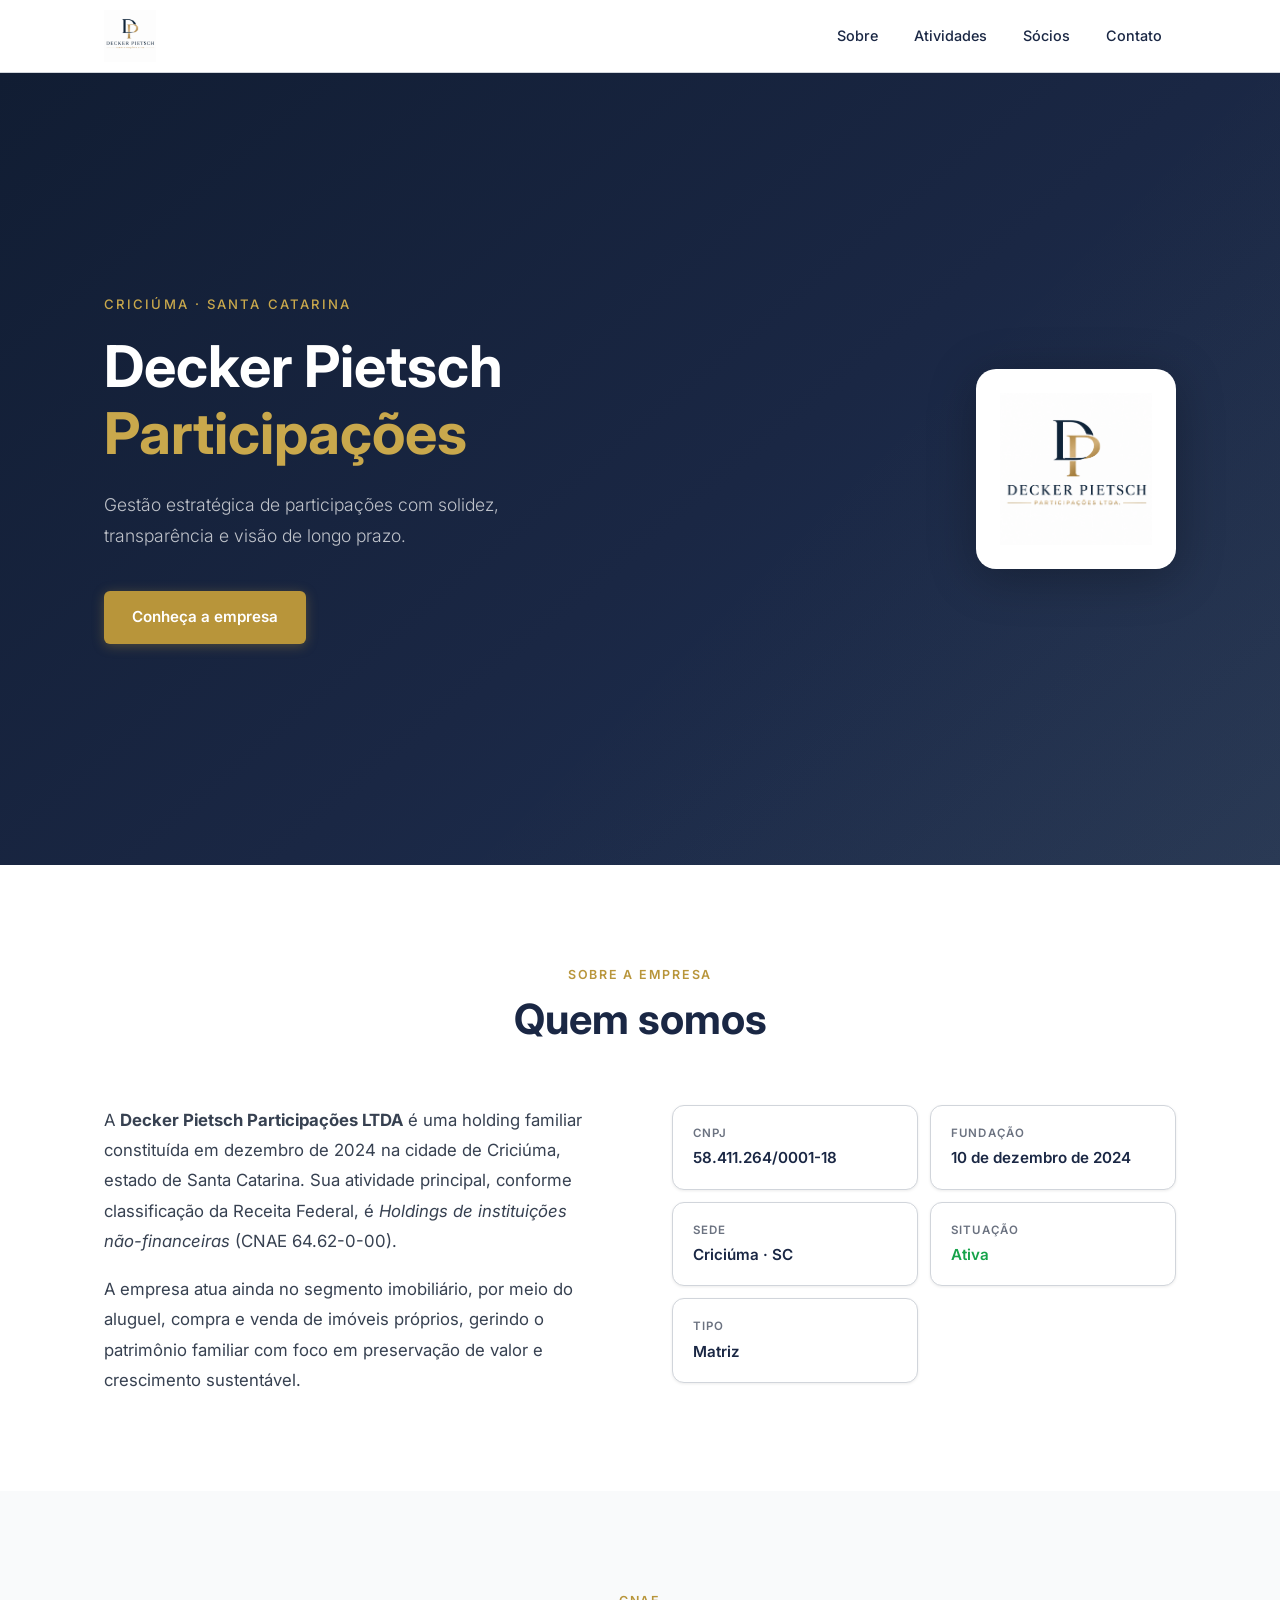
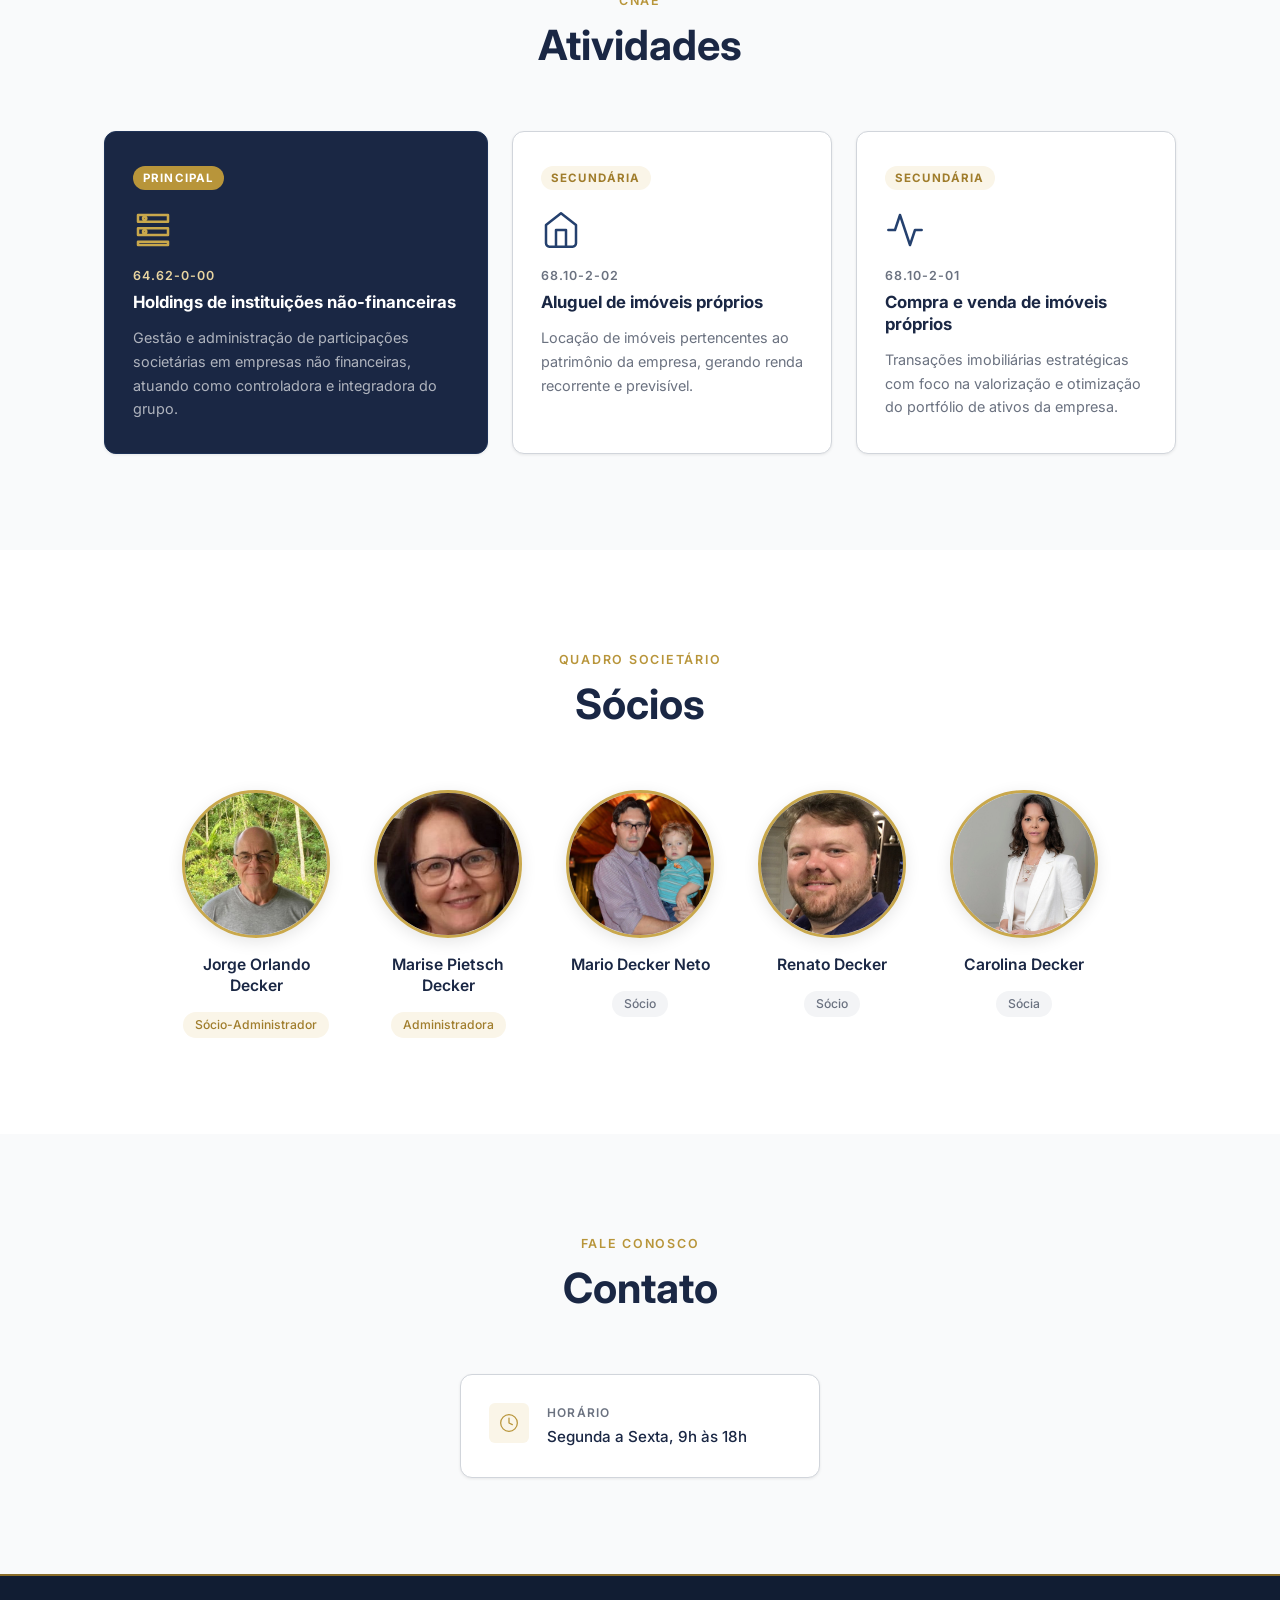
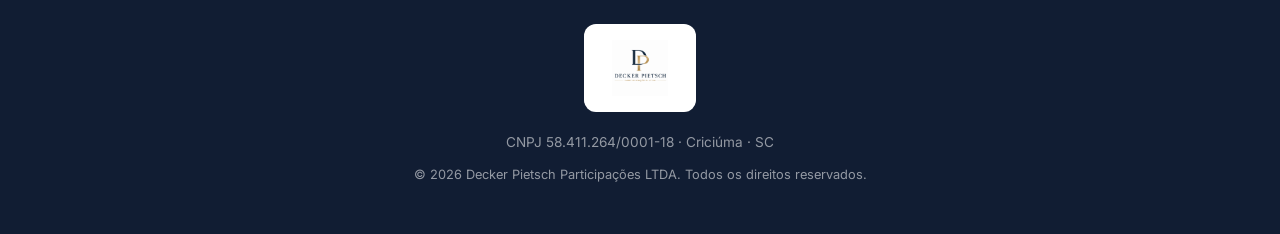
==== index.html @ b28345d5 "Adiciona fotos dos sócios e ajusta crop da foto do Mario https://claude.ai/code/session_01UJSFyKn9aQ" ====
<!DOCTYPE html>
<html lang="pt-BR">
<head>
  <meta charset="UTF-8" />
  <meta name="viewport" content="width=device-width, initial-scale=1.0" />
  <meta name="description" content="Decker Pietsch Participações LTDA – Holdings de instituições não-financeiras. Criciúma, Santa Catarina." />
  <title>Decker Pietsch Participações LTDA</title>
  <link rel="preconnect" href="https://fonts.googleapis.com" />
  <link rel="preconnect" href="https://fonts.gstatic.com" crossorigin />
  <link href="https://fonts.googleapis.com/css2?family=Inter:wght@300;400;500;600;700&display=swap" rel="stylesheet" />
  <link rel="stylesheet" href="css/styles.css" />
</head>
<body>

  <!-- HEADER -->
  <header class="header" id="header">
    <div class="container header__inner">
      <a href="#inicio" class="logo">
        <img src="assets/logo.png" alt="Decker Pietsch Participações LTDA" class="logo__img" />
      </a>
      <nav class="nav" id="nav">
        <a href="#sobre" class="nav__link">Sobre</a>
        <a href="#atividades" class="nav__link">Atividades</a>
        <a href="#socios" class="nav__link">Sócios</a>
        <a href="#contato" class="nav__link">Contato</a>
      </nav>
      <button class="nav-toggle" id="navToggle" aria-label="Abrir menu">
        <span></span><span></span><span></span>
      </button>
    </div>
  </header>

  <!-- HERO -->
  <section class="hero" id="inicio">
    <div class="container hero__inner">
      <div class="hero__content">
        <p class="hero__eyebrow">Criciúma · Santa Catarina</p>
        <h1 class="hero__title">Decker Pietsch<br /><span>Participações</span></h1>
        <p class="hero__subtitle">
          Gestão estratégica de participações com solidez, transparência e visão de longo prazo.
        </p>
        <a href="#sobre" class="btn btn--primary">Conheça a empresa</a>
      </div>
      <div class="hero__graphic" aria-hidden="true">
        <img src="assets/logo.png" alt="Decker Pietsch" class="hero__logo-img" />
      </div>
    </div>
  </section>

  <!-- SOBRE -->
  <section class="section" id="sobre">
    <div class="container">
      <div class="section__header">
        <span class="section__tag">Sobre a empresa</span>
        <h2 class="section__title">Quem somos</h2>
      </div>
      <div class="about__grid">
        <div class="about__text">
          <p>
            A <strong>Decker Pietsch Participações LTDA</strong> é uma holding familiar constituída em
            dezembro de 2024 na cidade de Criciúma, estado de Santa Catarina.
            Sua atividade principal, conforme classificação da Receita Federal, é
            <em>Holdings de instituições não-financeiras</em> (CNAE 64.62-0-00).
          </p>
          <p>
            A empresa atua ainda no segmento imobiliário, por meio do aluguel,
            compra e venda de imóveis próprios, gerindo o patrimônio familiar
            com foco em preservação de valor e crescimento sustentável.
          </p>
        </div>
        <div class="about__cards">
          <div class="info-card">
            <span class="info-card__label">CNPJ</span>
            <span class="info-card__value">58.411.264/0001-18</span>
          </div>
          <div class="info-card">
            <span class="info-card__label">Fundação</span>
            <span class="info-card__value">10 de dezembro de 2024</span>
          </div>
          <div class="info-card">
            <span class="info-card__label">Sede</span>
            <span class="info-card__value">Criciúma · SC</span>
          </div>
          <div class="info-card">
            <span class="info-card__label">Situação</span>
            <span class="info-card__value info-card__value--active">Ativa</span>
          </div>
          <div class="info-card">
            <span class="info-card__label">Tipo</span>
            <span class="info-card__value">Matriz</span>
          </div>
        </div>
      </div>
    </div>
  </section>

  <!-- ATIVIDADES -->
  <section class="section section--alt" id="atividades">
    <div class="container">
      <div class="section__header">
        <span class="section__tag">CNAE</span>
        <h2 class="section__title">Atividades</h2>
      </div>
      <div class="activities__grid">
        <div class="activity-card activity-card--main">
          <div class="activity-card__badge">Principal</div>
          <div class="activity-card__icon">
            <svg xmlns="http://www.w3.org/2000/svg" viewBox="0 0 24 24" fill="none" stroke="currentColor" stroke-width="1.5" stroke-linecap="round" stroke-linejoin="round">
              <path d="M3 3h18v4H3z"/><path d="M3 11h18v4H3z"/><path d="M3 19h18v2H3z"/>
              <circle cx="7" cy="5" r="1"/><circle cx="7" cy="13" r="1"/>
            </svg>
          </div>
          <p class="activity-card__code">64.62-0-00</p>
          <h3 class="activity-card__title">Holdings de instituições não-financeiras</h3>
          <p class="activity-card__desc">
            Gestão e administração de participações societárias em empresas não financeiras,
            atuando como controladora e integradora do grupo.
          </p>
        </div>
        <div class="activity-card">
          <div class="activity-card__badge activity-card__badge--sec">Secundária</div>
          <div class="activity-card__icon">
            <svg xmlns="http://www.w3.org/2000/svg" viewBox="0 0 24 24" fill="none" stroke="currentColor" stroke-width="1.5" stroke-linecap="round" stroke-linejoin="round">
              <path d="M3 9l9-7 9 7v11a2 2 0 0 1-2 2H5a2 2 0 0 1-2-2z"/><polyline points="9 22 9 12 15 12 15 22"/>
            </svg>
          </div>
          <p class="activity-card__code">68.10-2-02</p>
          <h3 class="activity-card__title">Aluguel de imóveis próprios</h3>
          <p class="activity-card__desc">
            Locação de imóveis pertencentes ao patrimônio da empresa, gerando
            renda recorrente e previsível.
          </p>
        </div>
        <div class="activity-card">
          <div class="activity-card__badge activity-card__badge--sec">Secundária</div>
          <div class="activity-card__icon">
            <svg xmlns="http://www.w3.org/2000/svg" viewBox="0 0 24 24" fill="none" stroke="currentColor" stroke-width="1.5" stroke-linecap="round" stroke-linejoin="round">
              <polyline points="22 12 18 12 15 21 9 3 6 12 2 12"/>
            </svg>
          </div>
          <p class="activity-card__code">68.10-2-01</p>
          <h3 class="activity-card__title">Compra e venda de imóveis próprios</h3>
          <p class="activity-card__desc">
            Transações imobiliárias estratégicas com foco na valorização e
            otimização do portfólio de ativos da empresa.
          </p>
        </div>
      </div>
    </div>
  </section>

  <!-- SÓCIOS -->
  <section class="section" id="socios">
    <div class="container">
      <div class="section__header">
        <span class="section__tag">Quadro societário</span>
        <h2 class="section__title">Sócios</h2>
      </div>
      <div class="partners__grid">

        <div class="partner-card">
          <div class="partner-card__photo-ring">
            <img src="assets/socios/jorge-decker.jpg" alt="Jorge Orlando Decker" class="partner-card__photo" onerror="this.style.visibility='hidden'" />
            <span class="partner-card__initials">JD</span>
          </div>
          <h3 class="partner-card__name">Jorge Orlando Decker</h3>
          <span class="partner-card__role partner-card__role--admin">Sócio-Administrador</span>
        </div>

        <div class="partner-card">
          <div class="partner-card__photo-ring">
            <img src="assets/socios/marise-decker.jpg" alt="Marise Pietsch Decker" class="partner-card__photo" onerror="this.style.visibility='hidden'" />
            <span class="partner-card__initials">MD</span>
          </div>
          <h3 class="partner-card__name">Marise Pietsch Decker</h3>
          <span class="partner-card__role partner-card__role--admin">Administradora</span>
        </div>

        <div class="partner-card">
          <div class="partner-card__photo-ring">
            <img src="assets/socios/mario-decker.jpg" alt="Mario Decker Neto" class="partner-card__photo" style="object-position: top left" onerror="this.style.visibility='hidden'" />
            <span class="partner-card__initials">MN</span>
          </div>
          <h3 class="partner-card__name">Mario Decker Neto</h3>
          <span class="partner-card__role">Sócio</span>
        </div>

        <div class="partner-card">
          <div class="partner-card__photo-ring">
            <img src="assets/socios/renato-decker.jpg" alt="Renato Decker" class="partner-card__photo" onerror="this.style.visibility='hidden'" />
            <span class="partner-card__initials">RD</span>
          </div>
          <h3 class="partner-card__name">Renato Decker</h3>
          <span class="partner-card__role">Sócio</span>
        </div>

        <div class="partner-card">
          <div class="partner-card__photo-ring">
            <img src="assets/socios/carolina-decker.jpg" alt="Carolina Decker" class="partner-card__photo" onerror="this.style.visibility='hidden'" />
            <span class="partner-card__initials">CD</span>
          </div>
          <h3 class="partner-card__name">Carolina Decker</h3>
          <span class="partner-card__role">Sócia</span>
        </div>

      </div>
    </div>
  </section>

  <!-- CONTATO -->
  <section class="section section--alt" id="contato">
    <div class="container">
      <div class="section__header">
        <span class="section__tag">Fale conosco</span>
        <h2 class="section__title">Contato</h2>
      </div>
      <div class="contact__grid">
        <div class="contact-item">
          <div class="contact-item__icon">
            <svg xmlns="http://www.w3.org/2000/svg" viewBox="0 0 24 24" fill="none" stroke="currentColor" stroke-width="1.5" stroke-linecap="round" stroke-linejoin="round">
              <circle cx="12" cy="12" r="10"/><polyline points="12 6 12 12 16 14"/>
            </svg>
          </div>
          <div>
            <p class="contact-item__label">Horário</p>
            <p class="contact-item__value">Segunda a Sexta, 9h às 18h</p>
          </div>
        </div>
      </div>
    </div>
  </section>

  <!-- FOOTER -->
  <footer class="footer">
    <div class="container footer__inner">
      <div class="footer__logo-wrap">
        <img src="assets/logo.png" alt="Decker Pietsch Participações LTDA" class="footer__logo" />
      </div>
      <p class="footer__meta">CNPJ 58.411.264/0001-18 · Criciúma · SC</p>
      <p class="footer__copy">&copy; <span id="year"></span> Decker Pietsch Participações LTDA. Todos os direitos reservados.</p>
    </div>
  </footer>

  <script src="js/main.js"></script>
</body>
</html>
---- css/styles.css ----
/* ============================================================
   DESIGN TOKENS
   ============================================================ */
:root {
  /* Navy – extraído da logo */
  --navy-900: #111d33;
  --navy-800: #1a2744;
  --navy-700: #1e3257;
  --navy-600: #24406e;
  --navy-400: #4a6fa5;
  --navy-100: #d6deec;
  --navy-50:  #eef1f7;

  /* Gold – extraído da logo */
  --gold-700: #8a6d2a;
  --gold-600: #a07d2c;
  --gold-500: #b8953a;
  --gold-400: #c9a84c;
  --gold-200: #e8d4a0;
  --gold-50:  #faf5e8;

  --gray-900: #111827;
  --gray-700: #374151;
  --gray-500: #6b7280;
  --gray-300: #d1d5db;
  --gray-100: #f3f4f6;
  --gray-50:  #f9fafb;
  --white:    #ffffff;

  --green-500: #16a34a;

  --font: 'Inter', system-ui, -apple-system, sans-serif;
  --radius-sm: 6px;
  --radius-md: 12px;
  --radius-lg: 20px;
  --shadow-sm: 0 1px 3px rgba(0,0,0,.08);
  --shadow-md: 0 4px 16px rgba(0,0,0,.10);
  --shadow-lg: 0 8px 32px rgba(0,0,0,.12);
  --transition: .2s ease;
}

/* ============================================================
   RESET & BASE
   ============================================================ */
*, *::before, *::after { box-sizing: border-box; margin: 0; padding: 0; }

html { scroll-behavior: smooth; font-size: 16px; }

body {
  font-family: var(--font);
  color: var(--gray-700);
  background: var(--white);
  line-height: 1.6;
  -webkit-font-smoothing: antialiased;
}

a { color: inherit; text-decoration: none; }
img { display: block; max-width: 100%; }

/* ============================================================
   LAYOUT
   ============================================================ */
.container {
  width: 100%;
  max-width: 1120px;
  margin: 0 auto;
  padding: 0 24px;
}

/* ============================================================
   HEADER
   ============================================================ */
.header {
  position: sticky;
  top: 0;
  z-index: 100;
  background: rgba(255,255,255,.95);
  backdrop-filter: blur(12px);
  border-bottom: 1px solid var(--gray-300);
  transition: box-shadow var(--transition);
}

.header.scrolled { box-shadow: var(--shadow-md); }

.header__inner {
  display: flex;
  align-items: center;
  justify-content: space-between;
  height: 72px;
  gap: 24px;
}

/* Logo */
.logo {
  display: flex;
  align-items: center;
  white-space: nowrap;
  flex-shrink: 0;
}

.logo__img {
  height: 52px;
  width: auto;
  display: block;
}

/* Nav */
.nav { display: flex; gap: 8px; }

.nav__link {
  padding: 6px 14px;
  border-radius: var(--radius-sm);
  font-size: .9rem;
  font-weight: 500;
  color: var(--navy-800);
  transition: background var(--transition), color var(--transition);
}

.nav__link:hover {
  background: var(--gold-50);
  color: var(--gold-600);
}

/* Hamburger */
.nav-toggle {
  display: none;
  flex-direction: column;
  justify-content: center;
  gap: 5px;
  width: 36px;
  height: 36px;
  background: none;
  border: none;
  cursor: pointer;
  padding: 4px;
  border-radius: var(--radius-sm);
}

.nav-toggle span {
  display: block;
  height: 2px;
  background: var(--navy-800);
  border-radius: 2px;
  transition: transform var(--transition), opacity var(--transition);
}

/* ============================================================
   HERO
   ============================================================ */
.hero {
  min-height: 88vh;
  display: flex;
  align-items: center;
  background: linear-gradient(140deg, var(--navy-900) 0%, var(--navy-800) 55%, var(--navy-700) 100%);
  overflow: hidden;
  position: relative;
}

/* Subtle gold diagonal stripe */
.hero::before {
  content: '';
  position: absolute;
  inset: 0;
  background: linear-gradient(135deg, transparent 60%, rgba(184,149,58,.08) 100%);
  pointer-events: none;
}

.hero__inner {
  display: grid;
  grid-template-columns: 1fr auto;
  gap: 80px;
  align-items: center;
  padding-top: 100px;
  padding-bottom: 100px;
  position: relative;
}

.hero__eyebrow {
  font-size: .82rem;
  font-weight: 500;
  letter-spacing: .16em;
  text-transform: uppercase;
  color: var(--gold-400);
  margin-bottom: 18px;
}

.hero__title {
  font-size: clamp(2.4rem, 5vw, 3.6rem);
  font-weight: 700;
  color: var(--white);
  line-height: 1.15;
  margin-bottom: 24px;
}

.hero__title span { color: var(--gold-400); }

.hero__subtitle {
  font-size: 1.1rem;
  font-weight: 300;
  color: rgba(255,255,255,.72);
  max-width: 480px;
  margin-bottom: 40px;
  line-height: 1.75;
}

/* Logo card no hero */
.hero__graphic {
  flex-shrink: 0;
  align-self: center;
}

.hero__logo-img {
  width: 200px;
  height: 200px;
  object-fit: contain;
  background: var(--white);
  border-radius: var(--radius-lg);
  padding: 24px;
  box-shadow: 0 8px 48px rgba(0,0,0,.28);
  display: block;
}

/* Buttons */
.btn {
  display: inline-flex;
  align-items: center;
  gap: 8px;
  padding: 14px 28px;
  border-radius: var(--radius-sm);
  font-size: .95rem;
  font-weight: 600;
  transition: background var(--transition), transform var(--transition), box-shadow var(--transition);
  cursor: pointer;
  border: none;
}

.btn--primary {
  background: var(--gold-500);
  color: var(--white);
  box-shadow: 0 2px 12px rgba(184,149,58,.35);
}

.btn--primary:hover {
  background: var(--gold-600);
  transform: translateY(-1px);
  box-shadow: 0 6px 20px rgba(184,149,58,.4);
}

/* ============================================================
   SECTIONS (shared)
   ============================================================ */
.section { padding: 96px 0; }
.section--alt { background: var(--gray-50); }

.section__header {
  text-align: center;
  margin-bottom: 60px;
}

.section__tag {
  display: inline-block;
  font-size: .78rem;
  font-weight: 600;
  letter-spacing: .14em;
  text-transform: uppercase;
  color: var(--gold-500);
  margin-bottom: 10px;
}

.section__title {
  font-size: clamp(1.8rem, 3.5vw, 2.6rem);
  font-weight: 700;
  color: var(--navy-800);
  line-height: 1.2;
}

/* ============================================================
   ABOUT
   ============================================================ */
.about__grid {
  display: grid;
  grid-template-columns: 1fr 1fr;
  gap: 64px;
  align-items: start;
}

.about__text p {
  margin-bottom: 18px;
  font-size: 1.05rem;
  line-height: 1.8;
  color: var(--gray-700);
}

.about__text p:last-child { margin-bottom: 0; }

.about__cards {
  display: grid;
  grid-template-columns: 1fr 1fr;
  gap: 12px;
}

.info-card {
  background: var(--white);
  border: 1px solid var(--gray-300);
  border-radius: var(--radius-md);
  padding: 18px 20px;
  display: flex;
  flex-direction: column;
  gap: 4px;
  box-shadow: var(--shadow-sm);
}

.info-card__label {
  font-size: .72rem;
  font-weight: 600;
  letter-spacing: .1em;
  text-transform: uppercase;
  color: var(--gray-500);
}

.info-card__value {
  font-size: .95rem;
  font-weight: 600;
  color: var(--navy-800);
}

.info-card__value--active { color: var(--green-500); }

/* ============================================================
   ACTIVITIES
   ============================================================ */
.activities__grid {
  display: grid;
  grid-template-columns: 1.2fr 1fr 1fr;
  gap: 24px;
}

.activity-card {
  background: var(--white);
  border: 1px solid var(--gray-300);
  border-radius: var(--radius-md);
  padding: 32px 28px;
  position: relative;
  box-shadow: var(--shadow-sm);
  transition: box-shadow var(--transition), transform var(--transition);
}

.activity-card:hover {
  box-shadow: var(--shadow-md);
  transform: translateY(-2px);
}

.activity-card--main {
  background: var(--navy-800);
  border-color: var(--navy-700);
  color: var(--white);
}

.activity-card--main .activity-card__code  { color: var(--gold-200); }
.activity-card--main .activity-card__desc  { color: rgba(255,255,255,.65); }
.activity-card--main .activity-card__title { color: var(--white); }
.activity-card--main .activity-card__icon  { color: var(--gold-400); }

.activity-card__badge {
  display: inline-flex;
  align-items: center;
  font-size: .72rem;
  font-weight: 700;
  letter-spacing: .1em;
  text-transform: uppercase;
  padding: 3px 10px;
  border-radius: 20px;
  margin-bottom: 20px;
  background: var(--gold-500);
  color: var(--white);
}

.activity-card__badge--sec {
  background: var(--gold-50);
  color: var(--gold-600);
}

.activity-card__icon {
  width: 40px;
  height: 40px;
  color: var(--navy-600);
  margin-bottom: 16px;
}

.activity-card__icon svg { width: 100%; height: 100%; }

.activity-card__code {
  font-size: .78rem;
  font-weight: 600;
  letter-spacing: .08em;
  color: var(--gray-500);
  margin-bottom: 6px;
}

.activity-card__title {
  font-size: 1.05rem;
  font-weight: 700;
  color: var(--navy-800);
  margin-bottom: 12px;
  line-height: 1.3;
}

.activity-card__desc {
  font-size: .9rem;
  line-height: 1.65;
  color: var(--gray-500);
}

/* ============================================================
   PARTNERS
   ============================================================ */
.partners__grid {
  display: flex;
  flex-wrap: wrap;
  gap: 40px 32px;
  justify-content: center;
}

.partner-card {
  display: flex;
  flex-direction: column;
  align-items: center;
  gap: 16px;
  flex: 0 1 160px;
  text-align: center;
}

.partner-card__photo-ring {
  width: 148px;
  height: 148px;
  border-radius: 50%;
  border: 3px solid var(--gold-400);
  overflow: hidden;
  position: relative;
  background: linear-gradient(145deg, var(--navy-100) 0%, var(--navy-50) 100%);
  display: flex;
  align-items: center;
  justify-content: center;
  box-shadow: var(--shadow-md);
  transition: box-shadow var(--transition), border-color var(--transition);
}

.partner-card:hover .partner-card__photo-ring {
  border-color: var(--gold-500);
  box-shadow: 0 8px 32px rgba(184,149,58,.28);
}

.partner-card__photo {
  position: absolute;
  inset: 0;
  width: 100%;
  height: 100%;
  object-fit: cover;
  object-position: top center;
}

.partner-card__initials {
  font-size: 1.9rem;
  font-weight: 700;
  color: var(--navy-600);
  letter-spacing: .04em;
  user-select: none;
}

.partner-card__name {
  font-size: .98rem;
  font-weight: 600;
  color: var(--navy-800);
  line-height: 1.35;
  margin: 0;
}

.partner-card__role {
  display: inline-block;
  font-size: .76rem;
  font-weight: 500;
  padding: 3px 12px;
  border-radius: 20px;
  background: var(--gray-100);
  color: var(--gray-500);
}

.partner-card__role--admin {
  background: var(--gold-50);
  color: var(--gold-600);
}

/* ============================================================
   CONTACT
   ============================================================ */
.contact__grid {
  display: flex;
  flex-wrap: wrap;
  gap: 24px;
  justify-content: center;
  max-width: 840px;
  margin: 0 auto;
}

.contact-item {
  flex: 0 1 360px;
  display: flex;
  gap: 18px;
  background: var(--white);
  border: 1px solid var(--gray-300);
  border-radius: var(--radius-md);
  padding: 28px;
  box-shadow: var(--shadow-sm);
  align-items: flex-start;
}

.contact-item__icon {
  width: 40px;
  height: 40px;
  background: var(--gold-50);
  border-radius: var(--radius-sm);
  display: flex;
  align-items: center;
  justify-content: center;
  color: var(--gold-500);
  flex-shrink: 0;
}

.contact-item__icon svg { width: 20px; height: 20px; }

.contact-item__label {
  font-size: .75rem;
  font-weight: 600;
  letter-spacing: .1em;
  text-transform: uppercase;
  color: var(--gray-500);
  margin-bottom: 4px;
}

.contact-item__value {
  font-size: .95rem;
  font-weight: 500;
  color: var(--navy-800);
  line-height: 1.5;
}

.contact-item__value--link {
  color: var(--gold-600);
  transition: color var(--transition);
}

.contact-item__value--link:hover { color: var(--gold-700); }

/* ============================================================
   FOOTER
   ============================================================ */
.footer {
  background: var(--navy-900);
  color: rgba(255,255,255,.55);
  padding: 48px 0;
  border-top: 2px solid var(--gold-700);
}

.footer__inner {
  display: flex;
  flex-direction: column;
  align-items: center;
  gap: 12px;
  text-align: center;
}

.footer__logo-wrap {
  background: var(--white);
  border-radius: var(--radius-md);
  padding: 16px 28px;
  margin-bottom: 8px;
}

.footer__logo {
  height: 56px;
  width: auto;
  display: block;
}

.footer__meta { font-size: .85rem; }
.footer__copy { font-size: .8rem; }

/* ============================================================
   RESPONSIVE
   ============================================================ */
@media (max-width: 960px) {
  .hero__inner { grid-template-columns: 1fr; }
  .hero__graphic { display: none; }

  .about__grid { grid-template-columns: 1fr; gap: 40px; }
  .activities__grid { grid-template-columns: 1fr; }
  .activity-card--main { order: -1; }
}

@media (max-width: 720px) {
  .section { padding: 72px 0; }

  .nav { display: none; flex-direction: column; }
  .nav.open {
    display: flex;
    position: absolute;
    top: 72px;
    left: 0;
    right: 0;
    background: var(--white);
    border-bottom: 1px solid var(--gray-300);
    padding: 16px 24px;
    gap: 4px;
    box-shadow: var(--shadow-md);
  }
  .nav__link { padding: 10px 14px; }

  .nav-toggle { display: flex; }

  .partners__grid { gap: 32px 24px; }
  .partner-card { flex: 0 1 130px; }
  .partner-card__photo-ring { width: 120px; height: 120px; }
  .partner-card__initials { font-size: 1.5rem; }
  .about__cards { grid-template-columns: 1fr; }
}

@media (max-width: 480px) {
  .hero__title { font-size: 2rem; }
  .logo__img { height: 42px; }
}
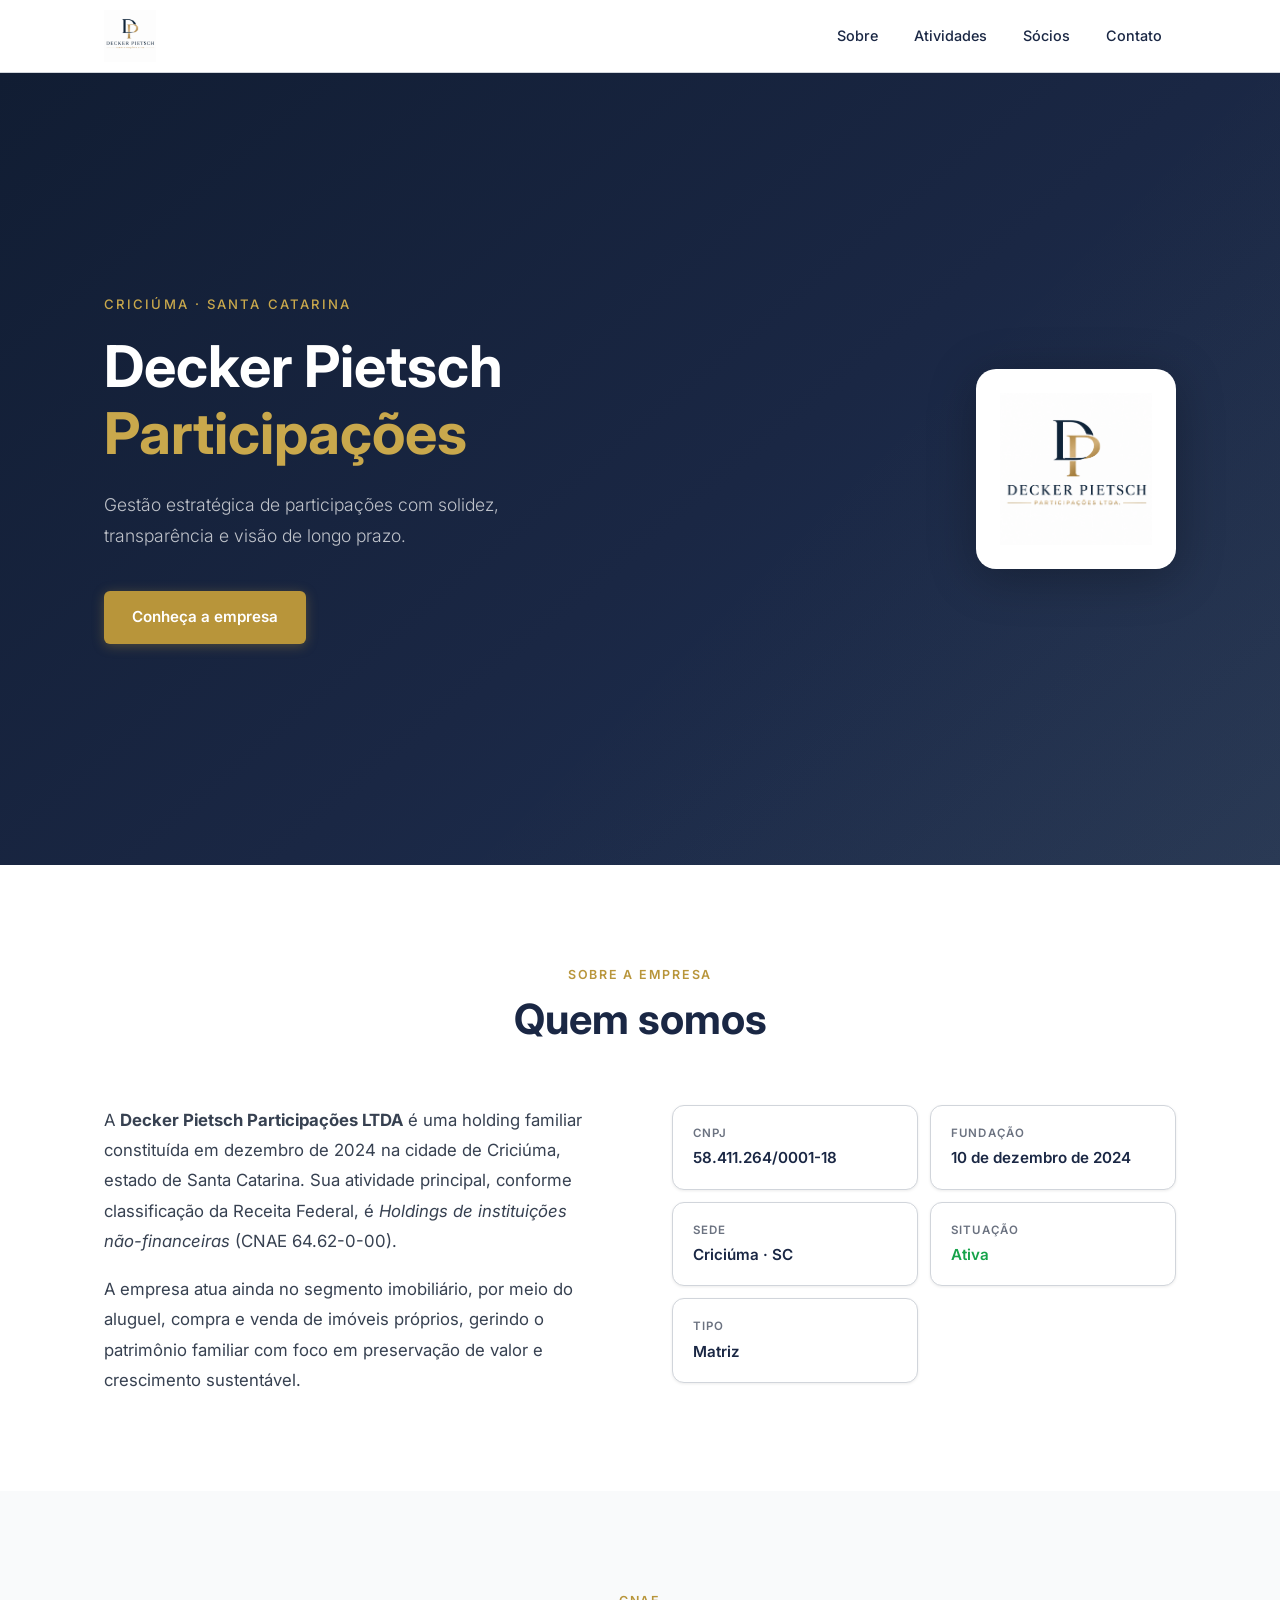
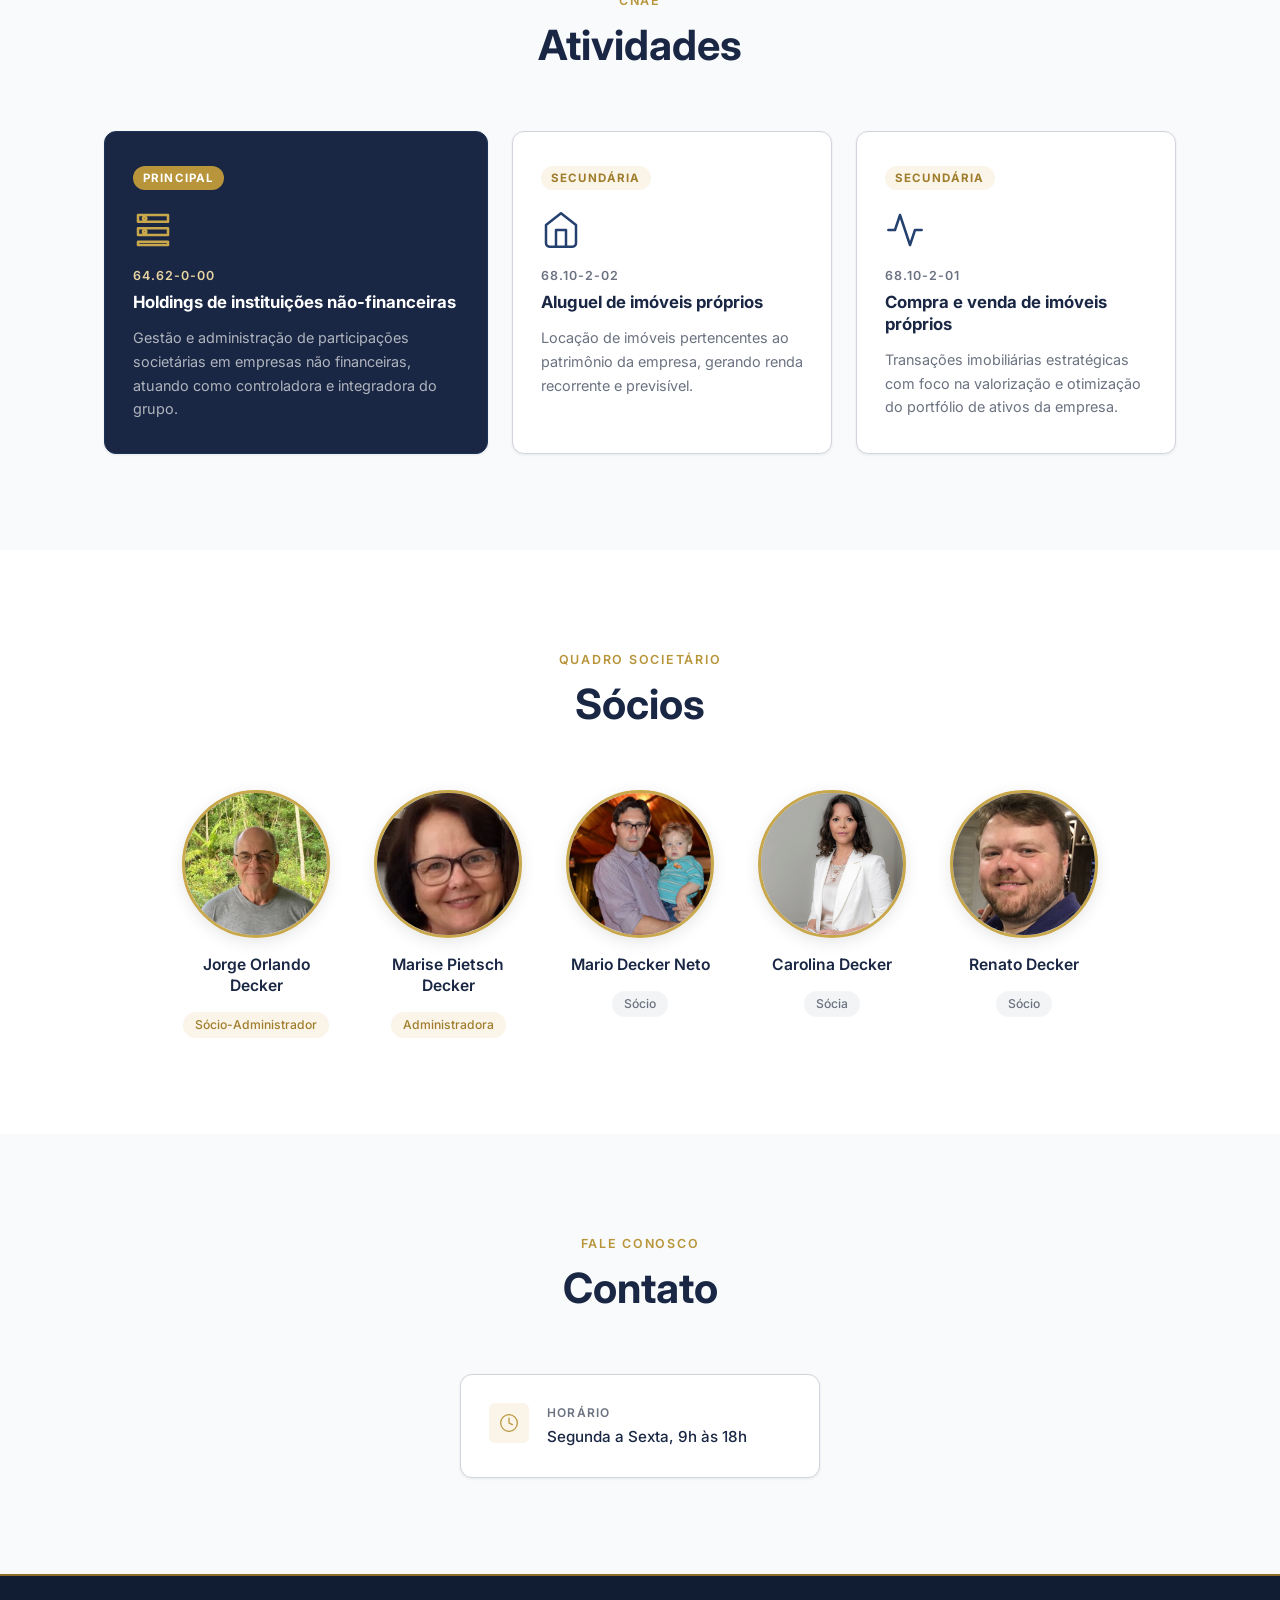
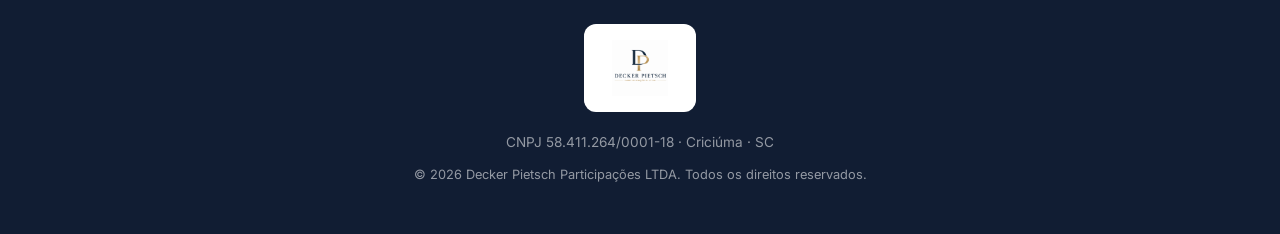
==== commit 4c8c6fed: "Reordena lista de sócios: Carolina antes do Renato Carolina é mais velha, então passa a aparecer ant" ====
--- a/index.html
+++ b/index.html
@@ -187,20 +187,20 @@
 
         <div class="partner-card">
           <div class="partner-card__photo-ring">
+            <img src="assets/socios/carolina-decker.jpg" alt="Carolina Decker" class="partner-card__photo" onerror="this.style.visibility='hidden'" />
+            <span class="partner-card__initials">CD</span>
+          </div>
+          <h3 class="partner-card__name">Carolina Decker</h3>
+          <span class="partner-card__role">Sócia</span>
+        </div>
+
+        <div class="partner-card">
+          <div class="partner-card__photo-ring">
             <img src="assets/socios/renato-decker.jpg" alt="Renato Decker" class="partner-card__photo" onerror="this.style.visibility='hidden'" />
             <span class="partner-card__initials">RD</span>
           </div>
           <h3 class="partner-card__name">Renato Decker</h3>
           <span class="partner-card__role">Sócio</span>
-        </div>
-
-        <div class="partner-card">
-          <div class="partner-card__photo-ring">
-            <img src="assets/socios/carolina-decker.jpg" alt="Carolina Decker" class="partner-card__photo" onerror="this.style.visibility='hidden'" />
-            <span class="partner-card__initials">CD</span>
-          </div>
-          <h3 class="partner-card__name">Carolina Decker</h3>
-          <span class="partner-card__role">Sócia</span>
         </div>
 
       </div>
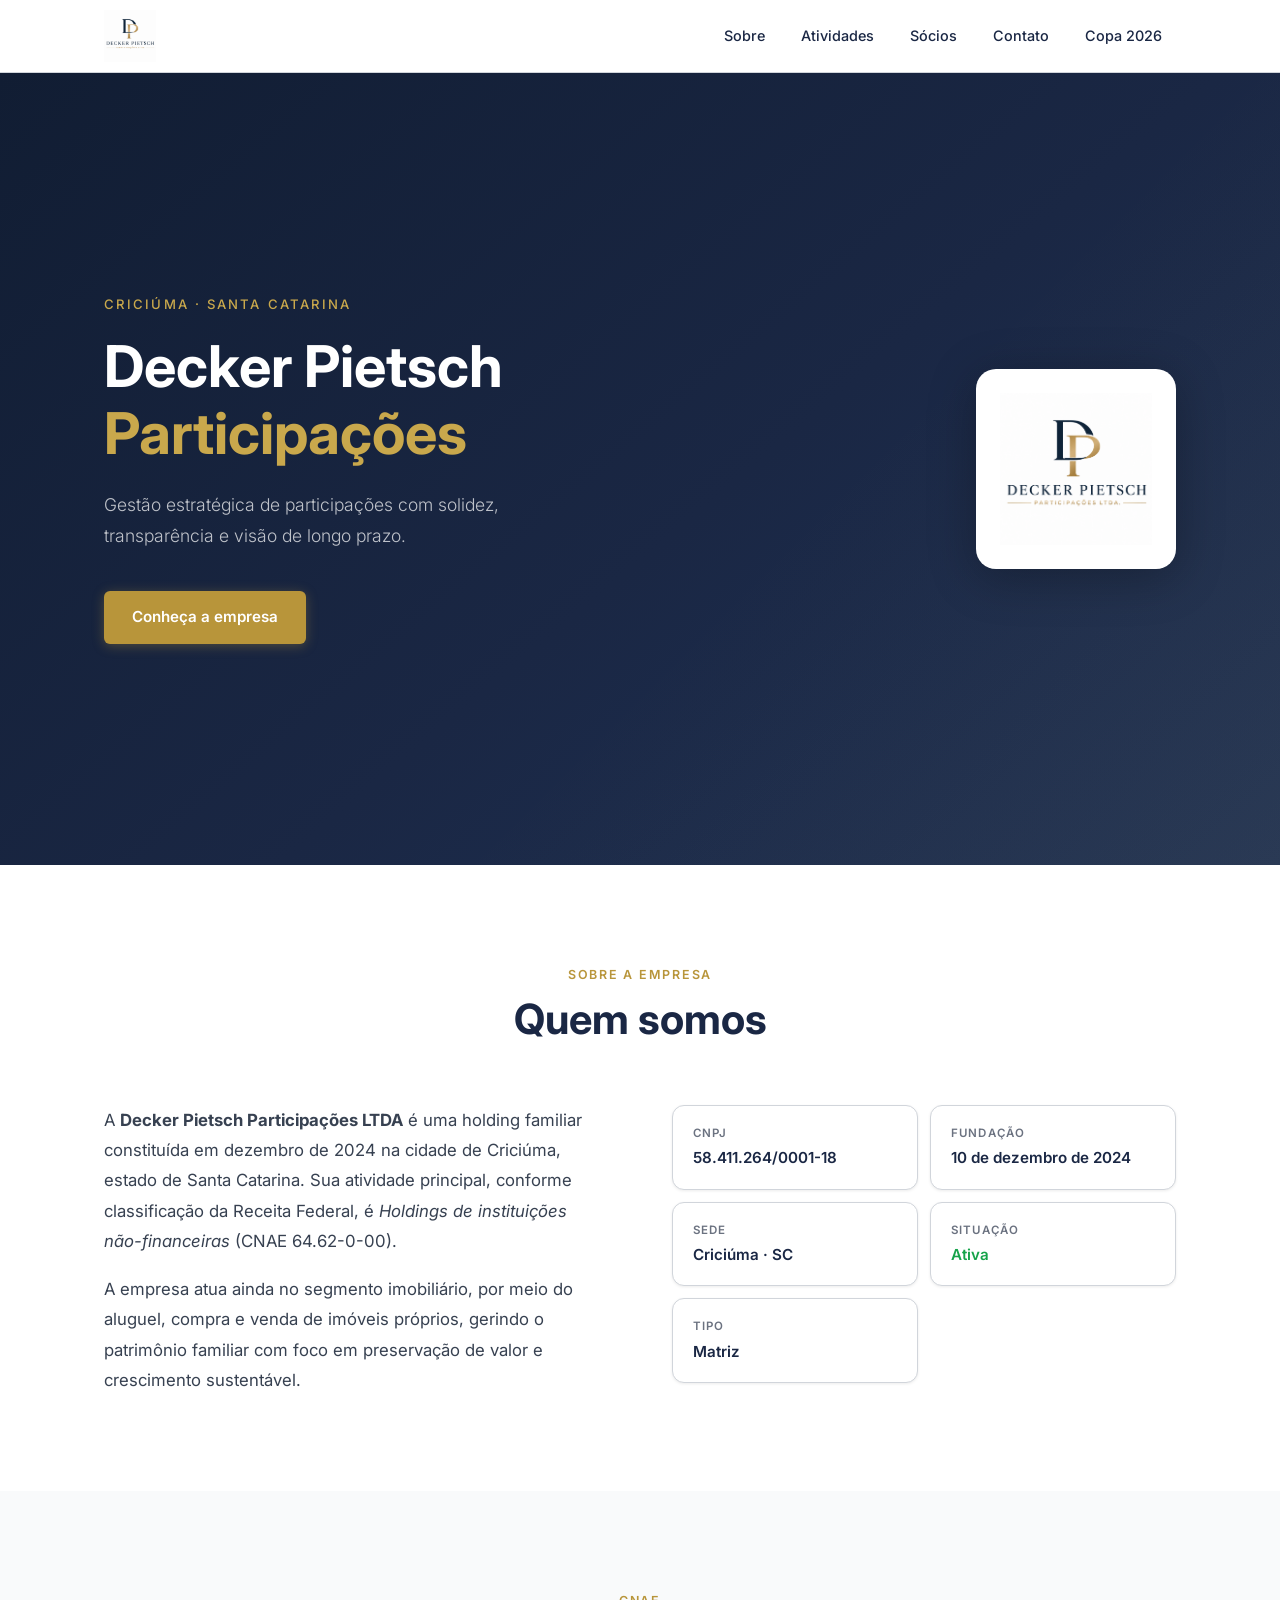
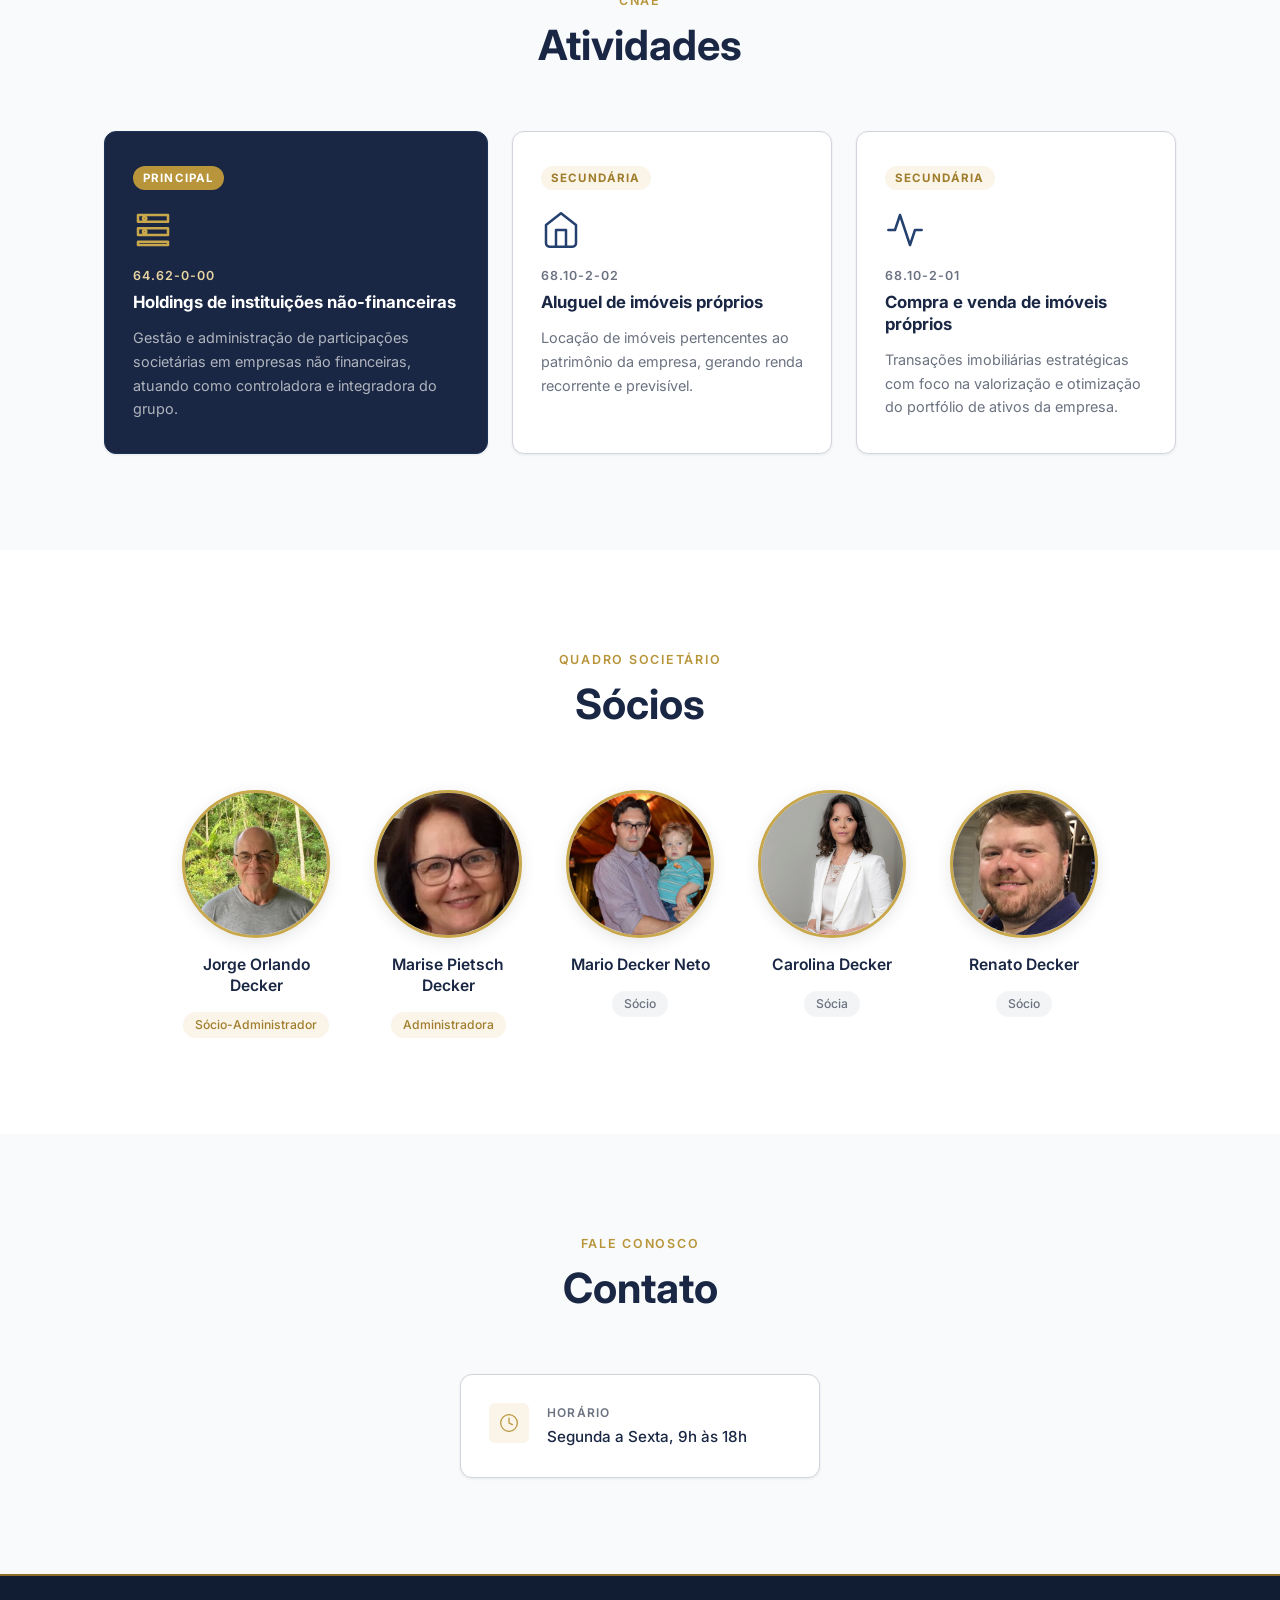
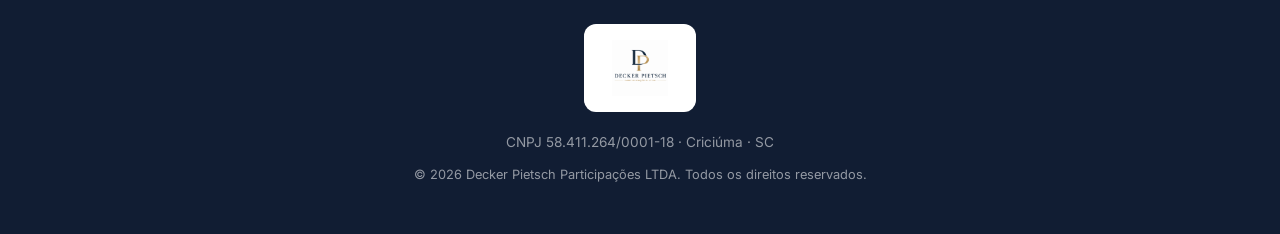
==== commit fdf718ea: "Adiciona link para Copa 2026 na navegação principal" ====
--- a/index.html
+++ b/index.html
@@ -1,10 +1,37 @@
 <!DOCTYPE html>
 <html lang="pt-BR">
 <head>
+  <!-- Google tag (gtag.js) -->
+  <script async src="https://www.googletagmanager.com/gtag/js?id=G-SKL0JMRVYW"></script>
+  <script>
+    window.dataLayer = window.dataLayer || [];
+    function gtag(){dataLayer.push(arguments);}
+    gtag('js', new Date());
+    gtag('config', 'G-SKL0JMRVYW');
+  </script>
   <meta charset="UTF-8" />
   <meta name="viewport" content="width=device-width, initial-scale=1.0" />
-  <meta name="description" content="Decker Pietsch Participações LTDA – Holdings de instituições não-financeiras. Criciúma, Santa Catarina." />
-  <title>Decker Pietsch Participações LTDA</title>
+  <meta name="description" content="Decker Pietsch Participações LTDA – Holdings de instituições não-financeiras. Gestão estratégica de participações com solidez, transparência e visão de longo prazo. Criciúma, Santa Catarina." />
+  <meta name="robots" content="index, follow" />
+  <title>Decker Pietsch Participações LTDA | Holdings | Criciúma, SC</title>
+  <link rel="canonical" href="https://deckerpietsch.com.br" />
+  <link rel="icon" href="assets/logo.png" type="image/png" />
+
+  <!-- Open Graph -->
+  <meta property="og:type" content="website" />
+  <meta property="og:url" content="https://deckerpietsch.com.br" />
+  <meta property="og:title" content="Decker Pietsch Participações LTDA | Holdings | Criciúma, SC" />
+  <meta property="og:description" content="Decker Pietsch Participações LTDA – Holdings de instituições não-financeiras. Gestão estratégica de participações com solidez, transparência e visão de longo prazo. Criciúma, Santa Catarina." />
+  <meta property="og:image" content="https://deckerpietsch.com.br/assets/logo.png" />
+  <meta property="og:locale" content="pt_BR" />
+  <meta property="og:site_name" content="Decker Pietsch Participações LTDA" />
+
+  <!-- Twitter Card -->
+  <meta name="twitter:card" content="summary" />
+  <meta name="twitter:title" content="Decker Pietsch Participações LTDA | Holdings | Criciúma, SC" />
+  <meta name="twitter:description" content="Decker Pietsch Participações LTDA – Holdings de instituições não-financeiras. Gestão estratégica de participações com solidez, transparência e visão de longo prazo. Criciúma, Santa Catarina." />
+  <meta name="twitter:image" content="https://deckerpietsch.com.br/assets/logo.png" />
+
   <link rel="preconnect" href="https://fonts.googleapis.com" />
   <link rel="preconnect" href="https://fonts.gstatic.com" crossorigin />
   <link href="https://fonts.googleapis.com/css2?family=Inter:wght@300;400;500;600;700&display=swap" rel="stylesheet" />
@@ -23,6 +50,7 @@
         <a href="#atividades" class="nav__link">Atividades</a>
         <a href="#socios" class="nav__link">Sócios</a>
         <a href="#contato" class="nav__link">Contato</a>
+        <a href="/copa" class="nav__link">Copa 2026</a>
       </nav>
       <button class="nav-toggle" id="navToggle" aria-label="Abrir menu">
         <span></span><span></span><span></span>
@@ -242,5 +270,25 @@
   </footer>
 
   <script src="js/main.js"></script>
+
+  <!-- Structured Data -->
+  <script type="application/ld+json">
+  {
+    "@context": "https://schema.org",
+    "@type": "Organization",
+    "name": "Decker Pietsch Participações LTDA",
+    "url": "https://deckerpietsch.com.br",
+    "logo": "https://deckerpietsch.com.br/assets/logo.png",
+    "description": "Holdings de instituições não-financeiras. Gestão estratégica de participações com solidez, transparência e visão de longo prazo.",
+    "foundingDate": "2024-12-10",
+    "taxID": "58.411.264/0001-18",
+    "address": {
+      "@type": "PostalAddress",
+      "addressLocality": "Criciúma",
+      "addressRegion": "SC",
+      "addressCountry": "BR"
+    }
+  }
+  </script>
 </body>
 </html>
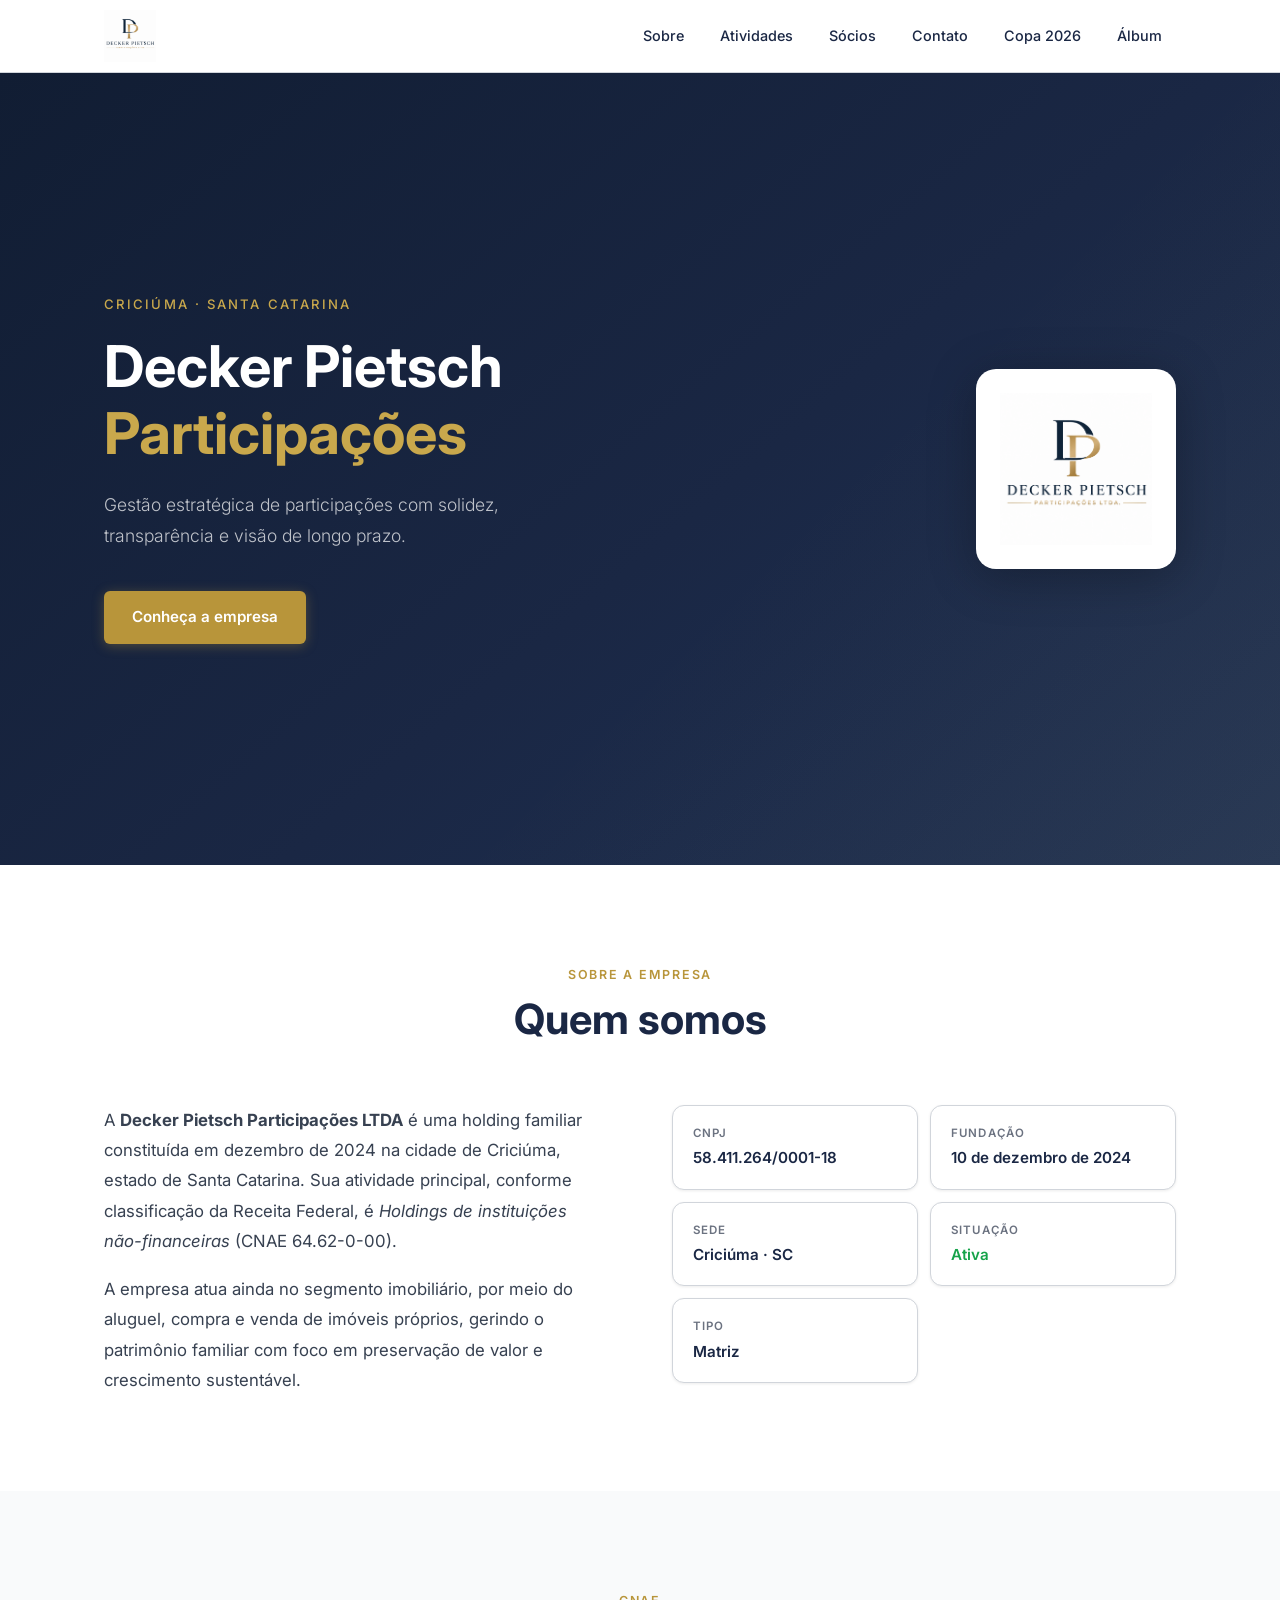
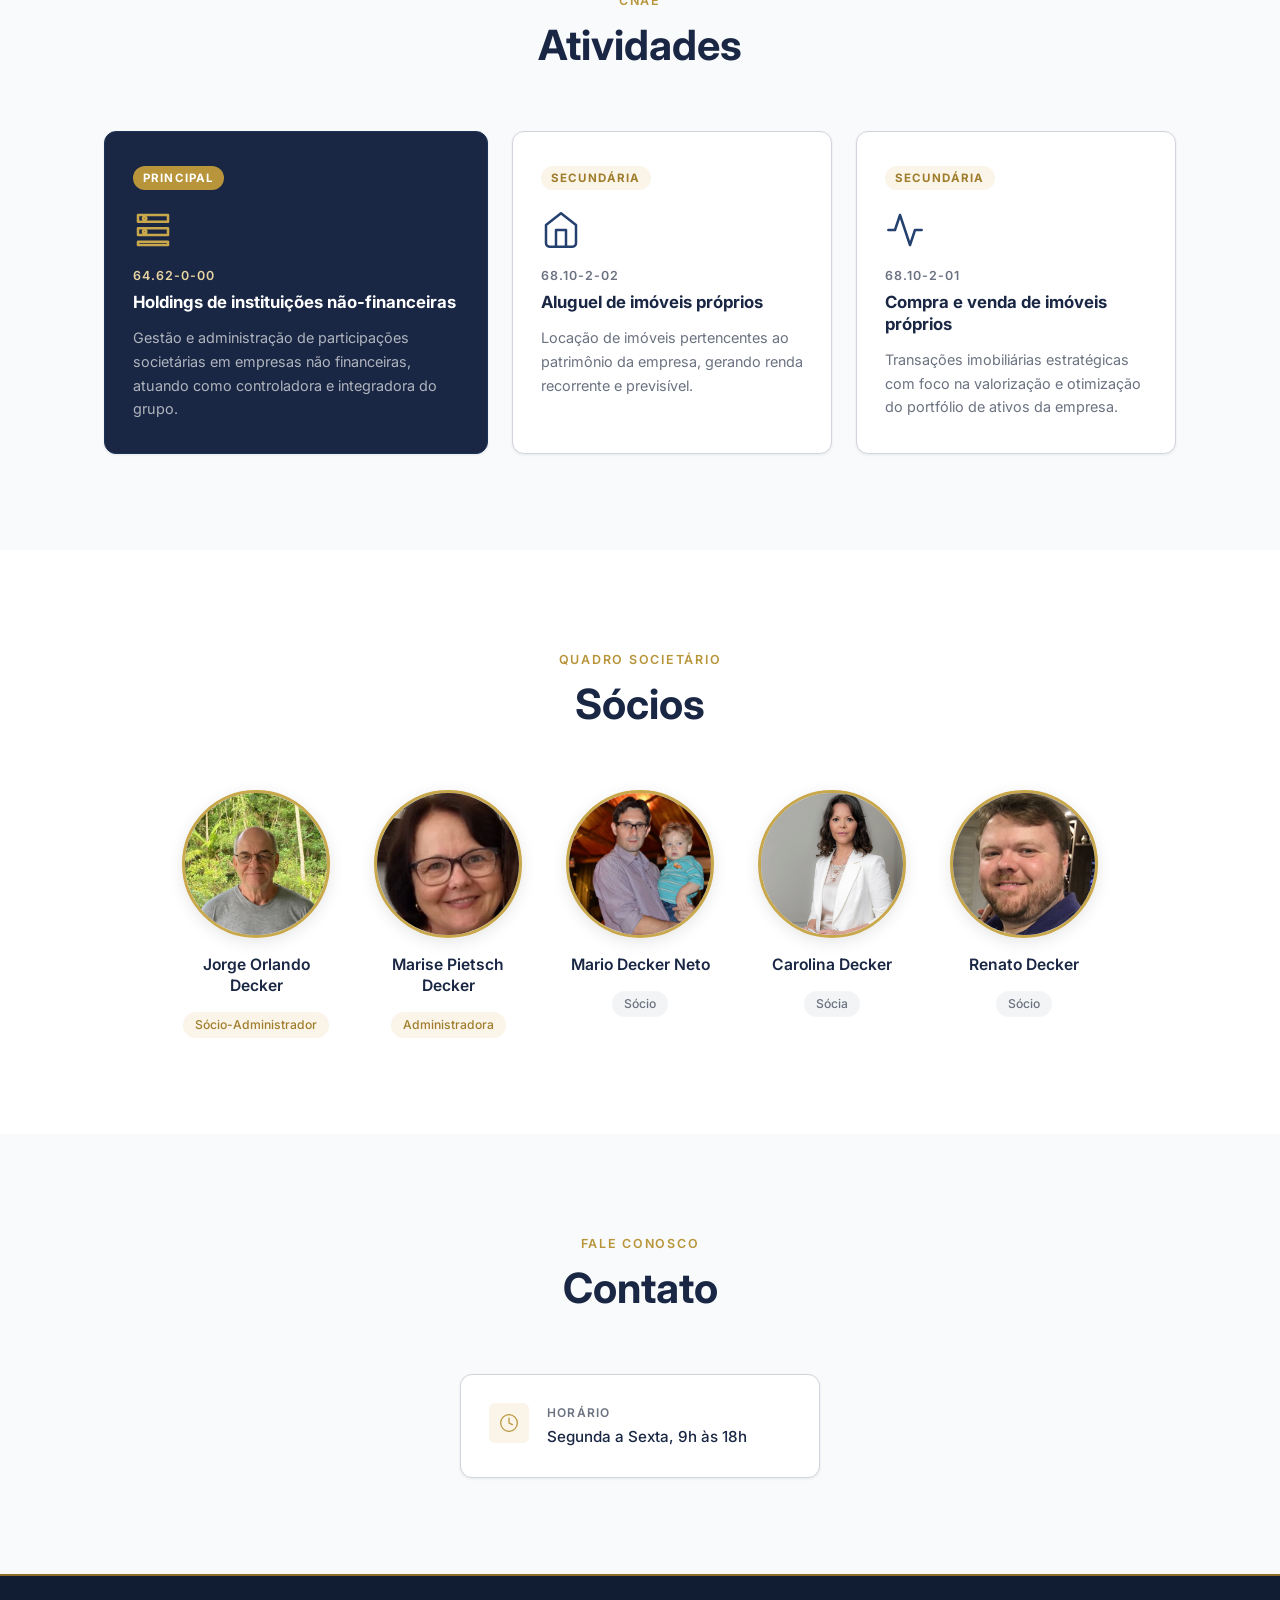
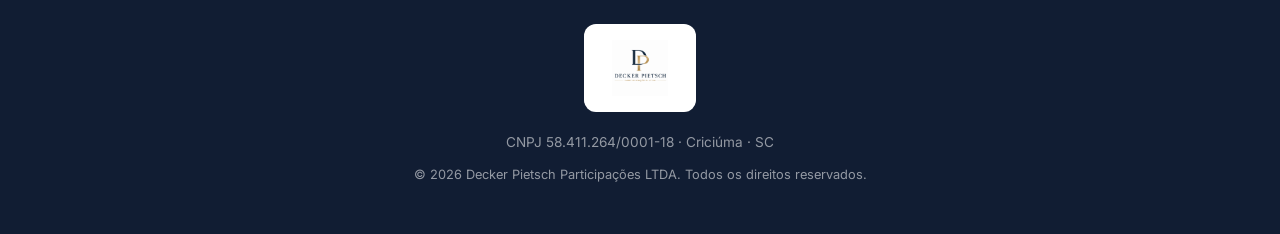
==== commit ae4aef87: "Adiciona link do Álbum de Figurinhas no menu da página inicial Co-Authored-By: Claude Sonnet 4.6 <no" ====
--- a/index.html
+++ b/index.html
@@ -51,6 +51,7 @@
         <a href="#socios" class="nav__link">Sócios</a>
         <a href="#contato" class="nav__link">Contato</a>
         <a href="/copa" class="nav__link">Copa 2026</a>
+        <a href="/album" class="nav__link">Álbum</a>
       </nav>
       <button class="nav-toggle" id="navToggle" aria-label="Abrir menu">
         <span></span><span></span><span></span>
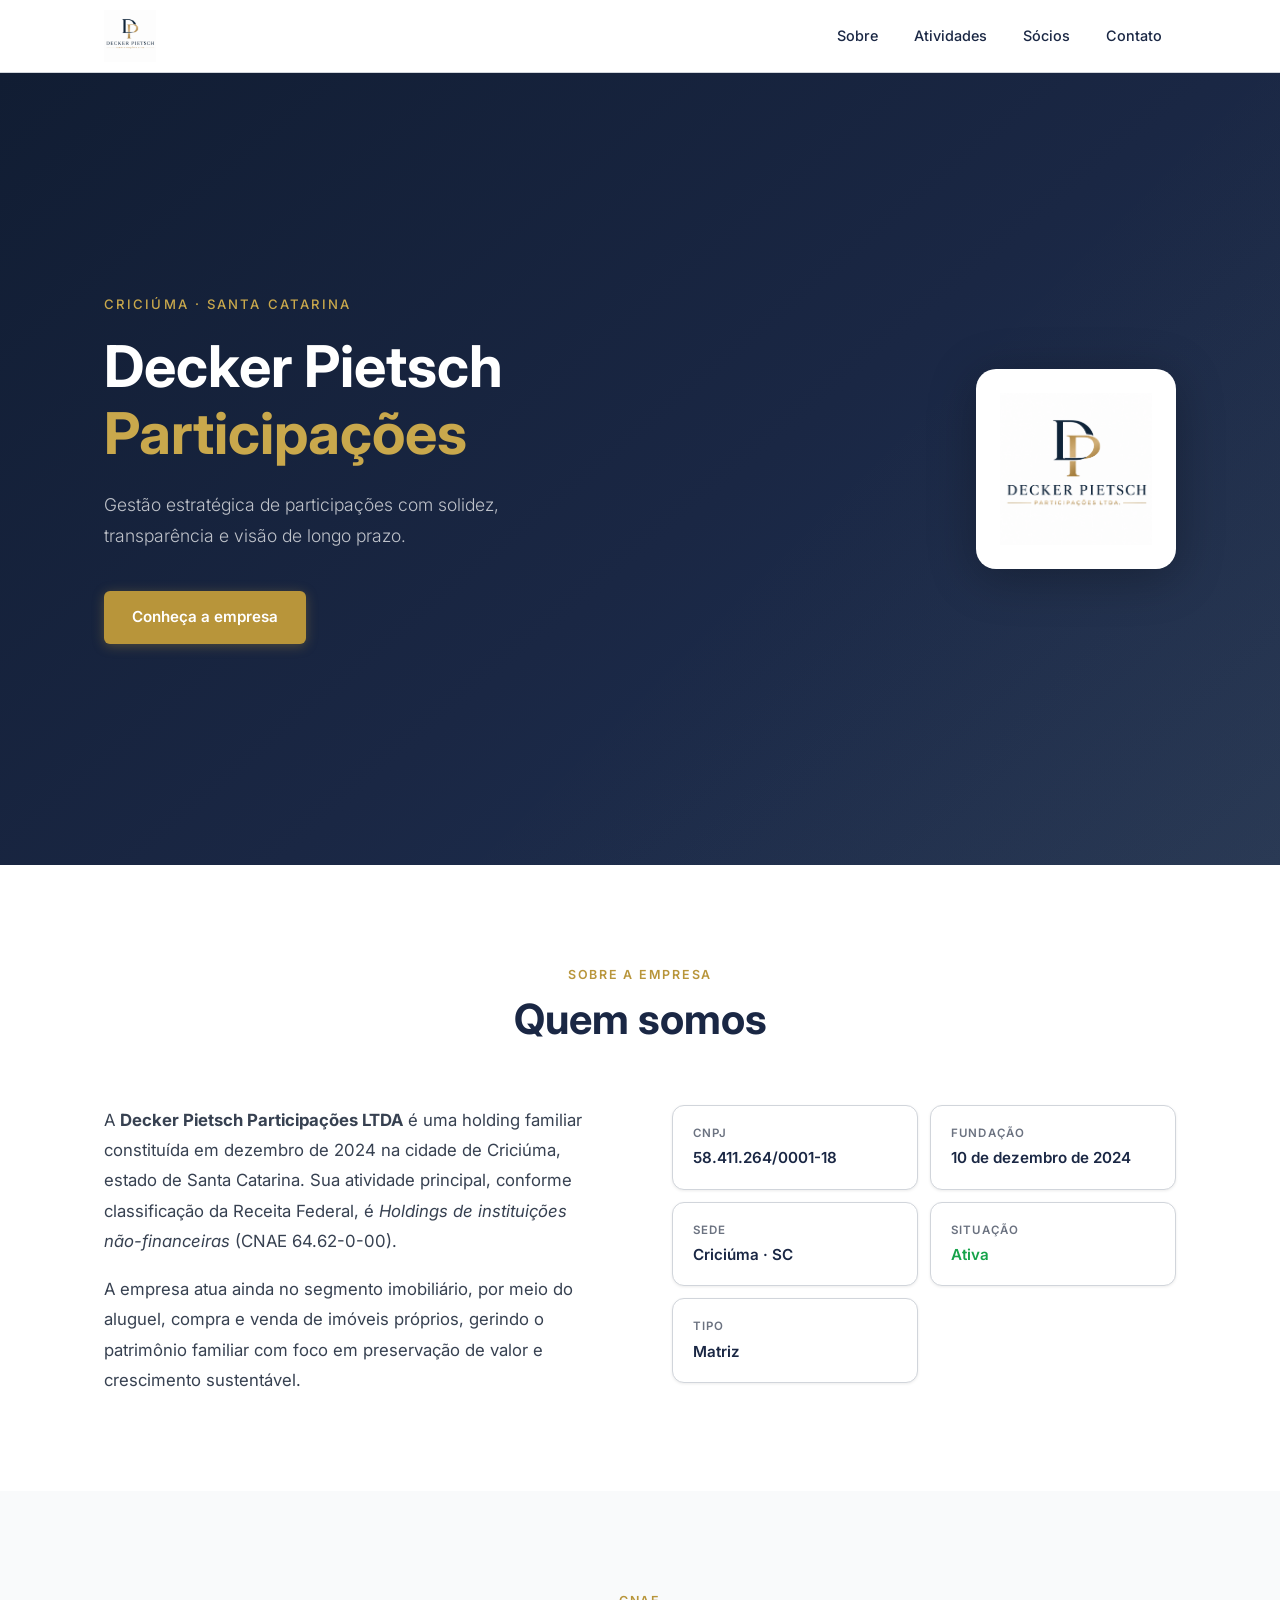
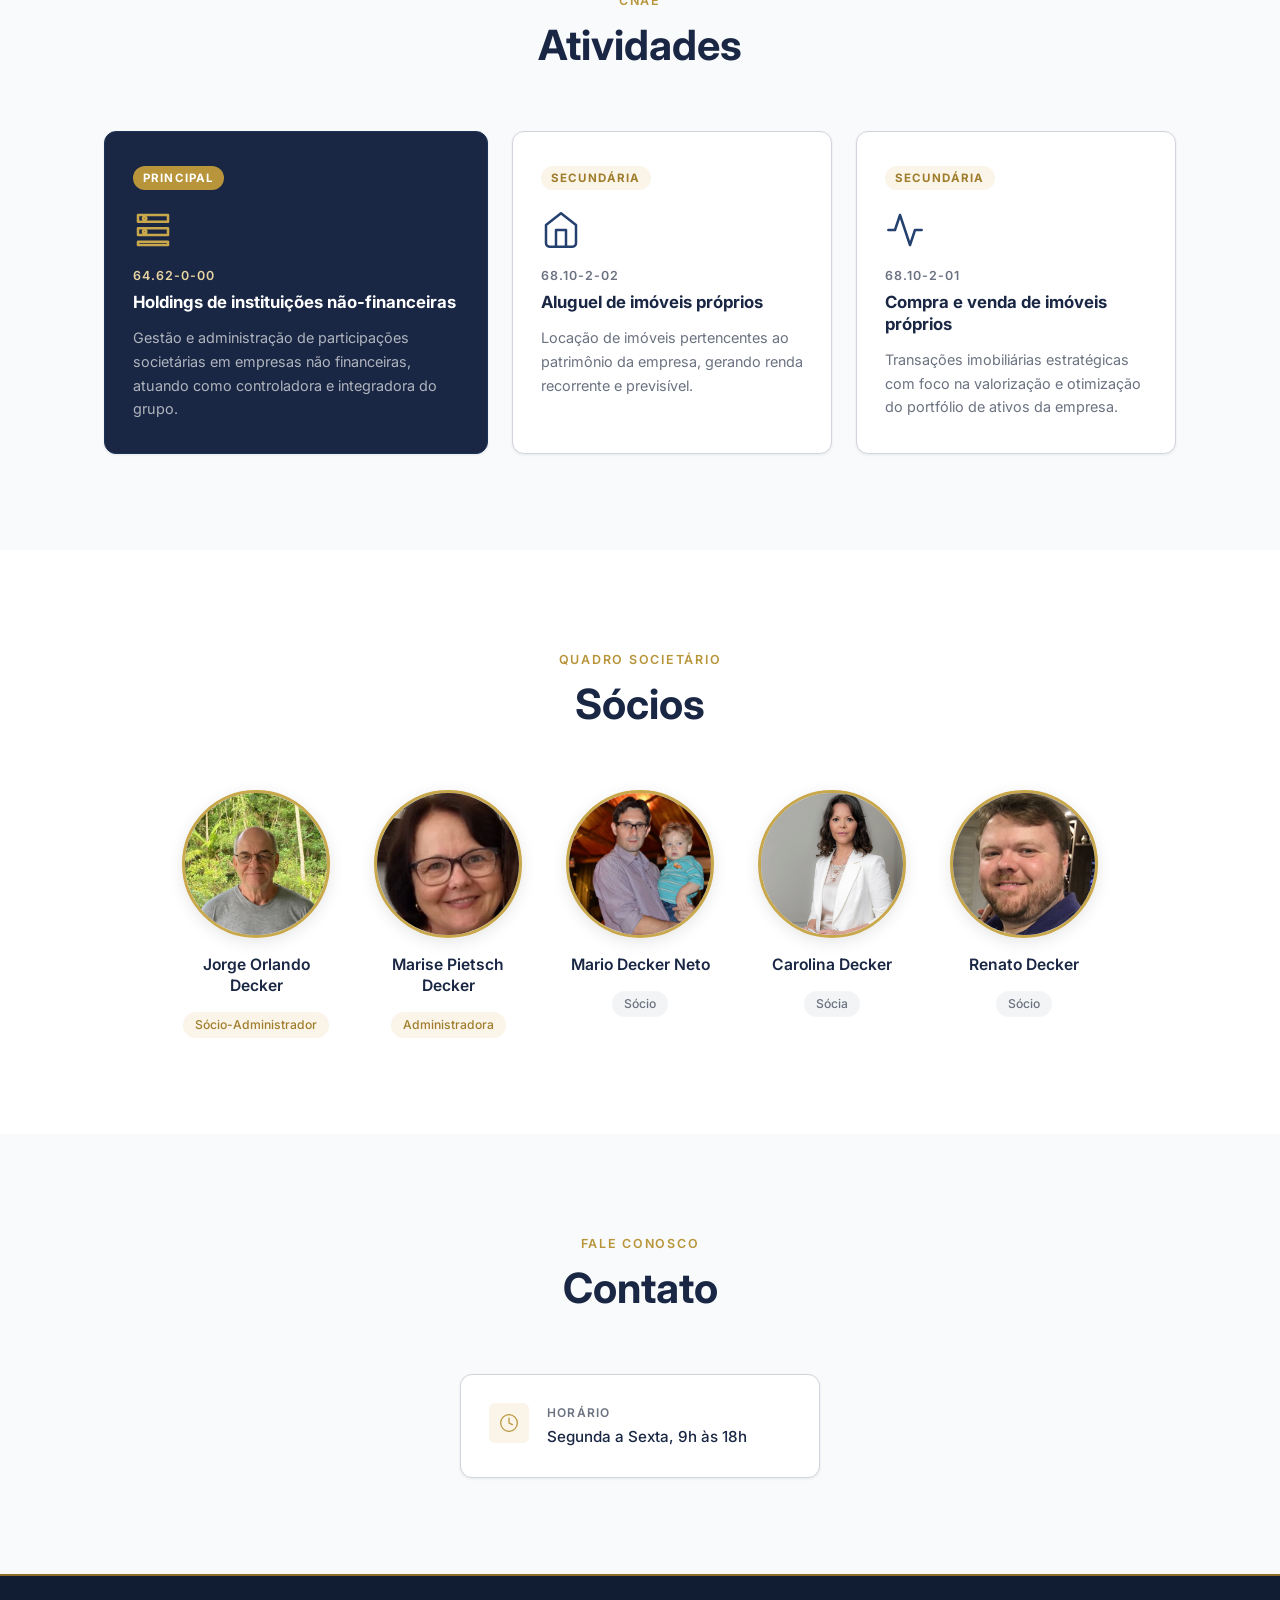
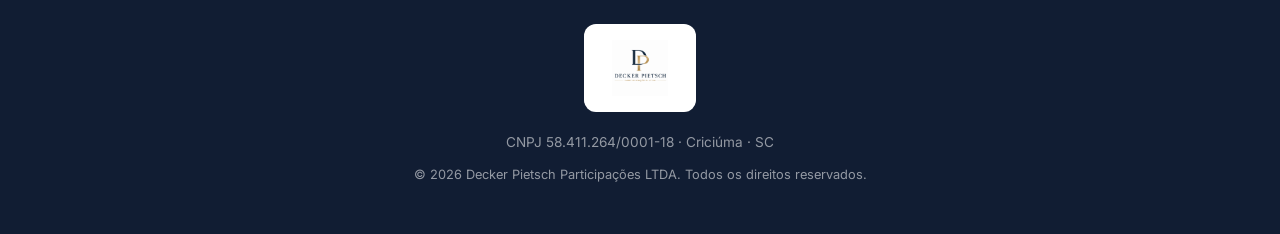
==== commit 00bb7a54: "Remove Copa 2026 and Álbum nav links from homepage; add CLAUDE.md with branch policy Co-Authored-By:" ====
--- a/index.html
+++ b/index.html
@@ -14,15 +14,15 @@
   <meta name="description" content="Decker Pietsch Participações LTDA – Holdings de instituições não-financeiras. Gestão estratégica de participações com solidez, transparência e visão de longo prazo. Criciúma, Santa Catarina." />
   <meta name="robots" content="index, follow" />
   <title>Decker Pietsch Participações LTDA | Holdings | Criciúma, SC</title>
-  <link rel="canonical" href="https://deckerpietsch.com.br" />
+  <link rel="canonical" href="https://decker.app.br" />
   <link rel="icon" href="assets/logo.png" type="image/png" />
 
   <!-- Open Graph -->
   <meta property="og:type" content="website" />
-  <meta property="og:url" content="https://deckerpietsch.com.br" />
+  <meta property="og:url" content="https://decker.app.br" />
   <meta property="og:title" content="Decker Pietsch Participações LTDA | Holdings | Criciúma, SC" />
   <meta property="og:description" content="Decker Pietsch Participações LTDA – Holdings de instituições não-financeiras. Gestão estratégica de participações com solidez, transparência e visão de longo prazo. Criciúma, Santa Catarina." />
-  <meta property="og:image" content="https://deckerpietsch.com.br/assets/logo.png" />
+  <meta property="og:image" content="https://decker.app.br/assets/logo.png" />
   <meta property="og:locale" content="pt_BR" />
   <meta property="og:site_name" content="Decker Pietsch Participações LTDA" />
 
@@ -30,7 +30,7 @@
   <meta name="twitter:card" content="summary" />
   <meta name="twitter:title" content="Decker Pietsch Participações LTDA | Holdings | Criciúma, SC" />
   <meta name="twitter:description" content="Decker Pietsch Participações LTDA – Holdings de instituições não-financeiras. Gestão estratégica de participações com solidez, transparência e visão de longo prazo. Criciúma, Santa Catarina." />
-  <meta name="twitter:image" content="https://deckerpietsch.com.br/assets/logo.png" />
+  <meta name="twitter:image" content="https://decker.app.br/assets/logo.png" />
 
   <link rel="preconnect" href="https://fonts.googleapis.com" />
   <link rel="preconnect" href="https://fonts.gstatic.com" crossorigin />
@@ -50,8 +50,6 @@
         <a href="#atividades" class="nav__link">Atividades</a>
         <a href="#socios" class="nav__link">Sócios</a>
         <a href="#contato" class="nav__link">Contato</a>
-        <a href="/copa" class="nav__link">Copa 2026</a>
-        <a href="/album" class="nav__link">Álbum</a>
       </nav>
       <button class="nav-toggle" id="navToggle" aria-label="Abrir menu">
         <span></span><span></span><span></span>
@@ -278,8 +276,8 @@
     "@context": "https://schema.org",
     "@type": "Organization",
     "name": "Decker Pietsch Participações LTDA",
-    "url": "https://deckerpietsch.com.br",
-    "logo": "https://deckerpietsch.com.br/assets/logo.png",
+    "url": "https://decker.app.br",
+    "logo": "https://decker.app.br/assets/logo.png",
     "description": "Holdings de instituições não-financeiras. Gestão estratégica de participações com solidez, transparência e visão de longo prazo.",
     "foundingDate": "2024-12-10",
     "taxID": "58.411.264/0001-18",
